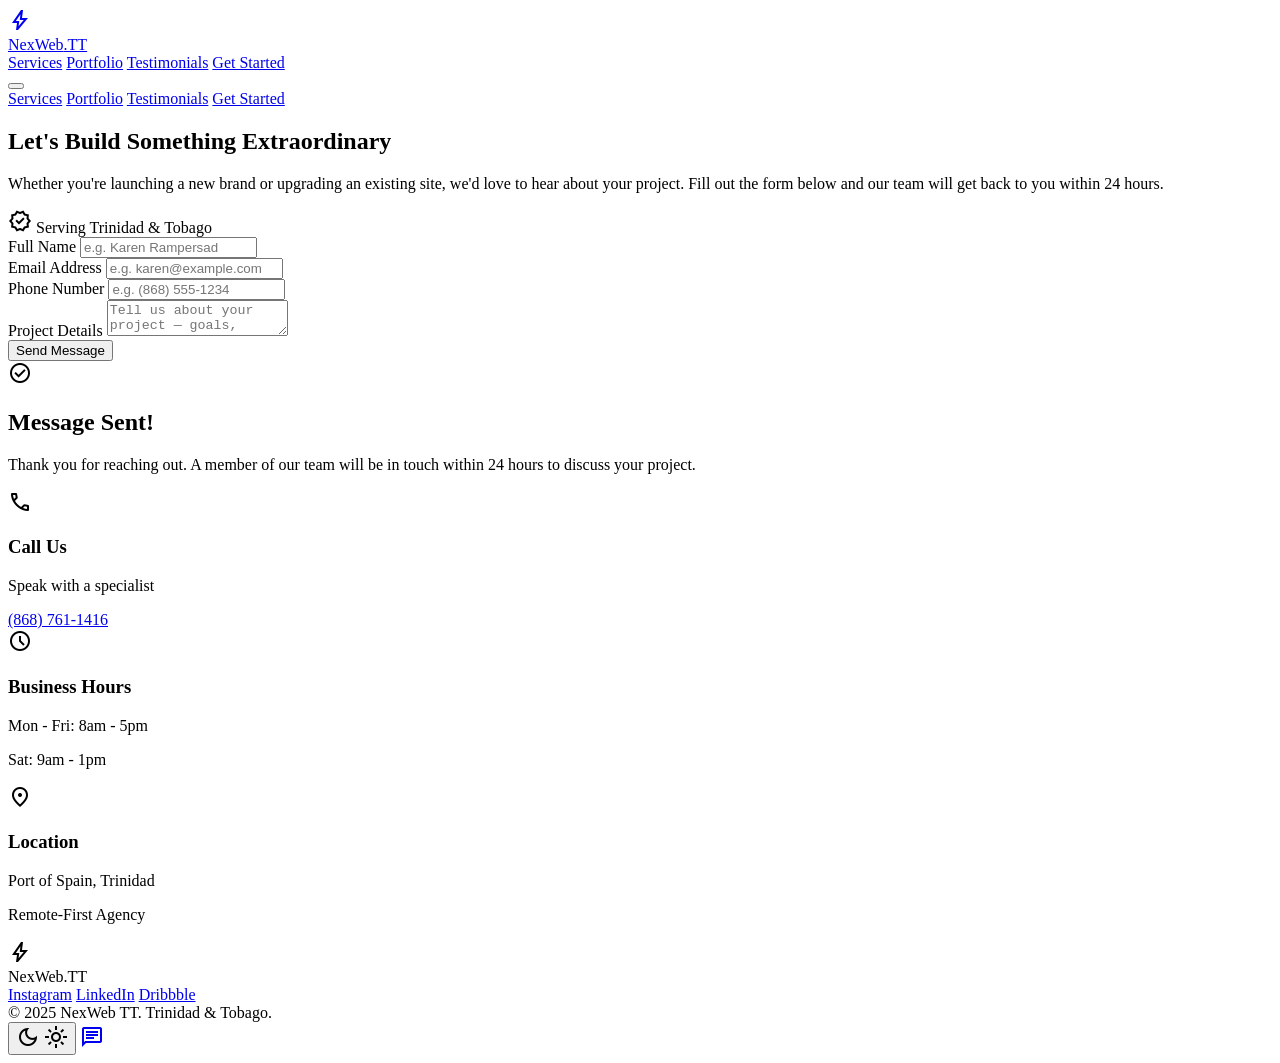
==== contact.html @ 0b614967 "Add files via upload Fixed favicon and 404 errors" ====
<!DOCTYPE html>
<html lang="en">

<head>
    <meta charset="utf-8" />
    <meta name="viewport" content="width=device-width, initial-scale=1.0" />
    <title>Contact Us — NexWeb TT</title>
    <meta name="description"
        content="Contact NexWeb TT. Get a free quote for your web design project in Trinidad & Tobago. We're here to help your business grow online." />
    <link rel="stylesheet" href="css/styles.css" />
    <link rel="stylesheet"
        href="https://fonts.googleapis.com/css2?family=Material+Symbols+Outlined:opsz,wght,FILL,GRAD@24,400,0,0" />
    <link rel="icon"
        href="data:image/svg+xml,<svg xmlns=%22http://www.w3.org/2000/svg%22 viewBox=%220 0 100 100%22><text y=%22.9em%22 font-size=%2290%22>⚡</text></svg>">
    <link rel="shortcut icon" href="favicon.ico">
</head>

<body>

    <!-- ========== NAVBAR ========== -->
    <nav class="navbar" id="navbar">
        <div class="container">
            <a href="index.html" class="nav-brand">
                <div class="icon-box">
                    <span class="material-symbols-outlined">bolt</span>
                </div>
                NexWeb<span class="accent">.TT</span>
            </a>
            <div class="nav-links">
                <a href="index.html#services">Services</a>
                <a href="index.html#portfolio">Portfolio</a>
                <a href="index.html#testimonials">Testimonials</a>
                <a href="contact.html" class="btn btn-primary active">Get Started</a>
            </div>
            <button class="hamburger" id="hamburger" aria-label="Toggle menu">
                <span></span><span></span><span></span>
            </button>
        </div>
    </nav>

    <!-- Mobile Nav -->
    <div class="mobile-nav" id="mobileNav">
        <a href="index.html#services" class="mobile-nav-link">Services</a>
        <a href="index.html#portfolio" class="mobile-nav-link">Portfolio</a>
        <a href="index.html#testimonials" class="mobile-nav-link">Testimonials</a>
        <a href="contact.html" class="btn btn-primary btn-lg">Get Started</a>
    </div>

    <main>

        <!-- ========== INTRO ========== -->
        <section class="contact-intro">
            <div class="container">
                <h1>Let's Build Something <span class="text-primary">Extraordinary</span></h1>
                <p>
                    Whether you're launching a new brand or upgrading an existing site, we'd love to hear about your
                    project. Fill out the form below and our team will get back to you within 24 hours.
                </p>
                <div class="trust-badge">
                    <span class="material-symbols-outlined">verified</span>
                    Serving Trinidad & Tobago
                </div>
            </div>
        </section>

        <!-- ========== CONTACT FORM ========== -->
        <section class="contact-form-section">
            <div class="container">
                <div class="form-wrapper">

                    <!-- The Form -->
                    <form id="contactForm" novalidate>
                        <div class="form-group">
                            <label for="name">Full Name</label>
                            <input type="text" id="name" name="name" placeholder="e.g. Karen Rampersad" required />
                        </div>
                        <div class="form-group">
                            <label for="email">Email Address</label>
                            <input type="email" id="email" name="email" placeholder="e.g. karen@example.com" required />
                        </div>
                        <div class="form-group">
                            <label for="phone">Phone Number</label>
                            <input type="tel" id="phone" name="phone" placeholder="e.g. (868) 555-1234" />
                        </div>
                        <div class="form-group">
                            <label for="details">Project Details</label>
                            <textarea id="details" name="details"
                                placeholder="Tell us about your project — goals, timeline, and any specifics…"
                                required></textarea>
                        </div>
                        <button type="submit" class="btn btn-primary btn-lg form-submit-btn">Send Message</button>
                    </form>

                    <!-- Confirmation State -->
                    <div class="form-confirmation" id="formConfirmation">
                        <div class="check-icon">
                            <span class="material-symbols-outlined">check_circle</span>
                        </div>
                        <h2>Message Sent!</h2>
                        <p>
                            Thank you for reaching out. A member of our team will be in touch within 24 hours to discuss
                            your project.
                        </p>
                    </div>

                </div>

                <!-- ========== CONTACT DETAILS ========== -->
                <div class="contact-details-grid reveal" style="margin-top: var(--space-4xl);">
                    <div class="detail-item">
                        <div class="icon"><span class="material-symbols-outlined">call</span></div>
                        <h3>Call Us</h3>
                        <p>Speak with a specialist</p>
                        <a href="tel:+18687611416">(868) 761-1416</a>
                    </div>
                    <div class="detail-item">
                        <div class="icon"><span class="material-symbols-outlined">schedule</span></div>
                        <h3>Business Hours</h3>
                        <p>Mon - Fri: 8am - 5pm</p>
                        <p>Sat: 9am - 1pm</p>
                    </div>
                    <div class="detail-item">
                        <div class="icon"><span class="material-symbols-outlined">location_on</span></div>
                        <h3>Location</h3>
                        <p>Port of Spain, Trinidad</p>
                        <p>Remote-First Agency</p>
                    </div>
                </div>

            </div>
        </section>

    </main>

    <!-- ========== FOOTER ========== -->
    <footer class="footer">
        <div class="container">
            <div class="footer-brand">
                <div class="icon-box">
                    <span class="material-symbols-outlined">bolt</span>
                </div>
                NexWeb<span class="accent text-primary">.TT</span>
            </div>
            <div class="footer-social">
                <a href="#">Instagram</a>
                <a href="#">LinkedIn</a>
                <a href="#">Dribbble</a>
            </div>
            <div class="footer-copy">
                &copy; 2025 NexWeb TT. Trinidad &amp; Tobago.
            </div>
        </div>
    </footer>

    <!-- Dark Mode Toggle -->
    <button class="dark-toggle" id="darkToggle" aria-label="Toggle dark mode">
        <span class="material-symbols-outlined icon-dark">dark_mode</span>
        <span class="material-symbols-outlined icon-light">light_mode</span>
    </button>

    <a href="https://wa.me/18687611416" class="whatsapp-btn" target="_blank" aria-label="Chat on WhatsApp">
        <span class="material-symbols-outlined">chat</span>
    </a>

    <script src="js/main.js"></script>
</body>

</html>
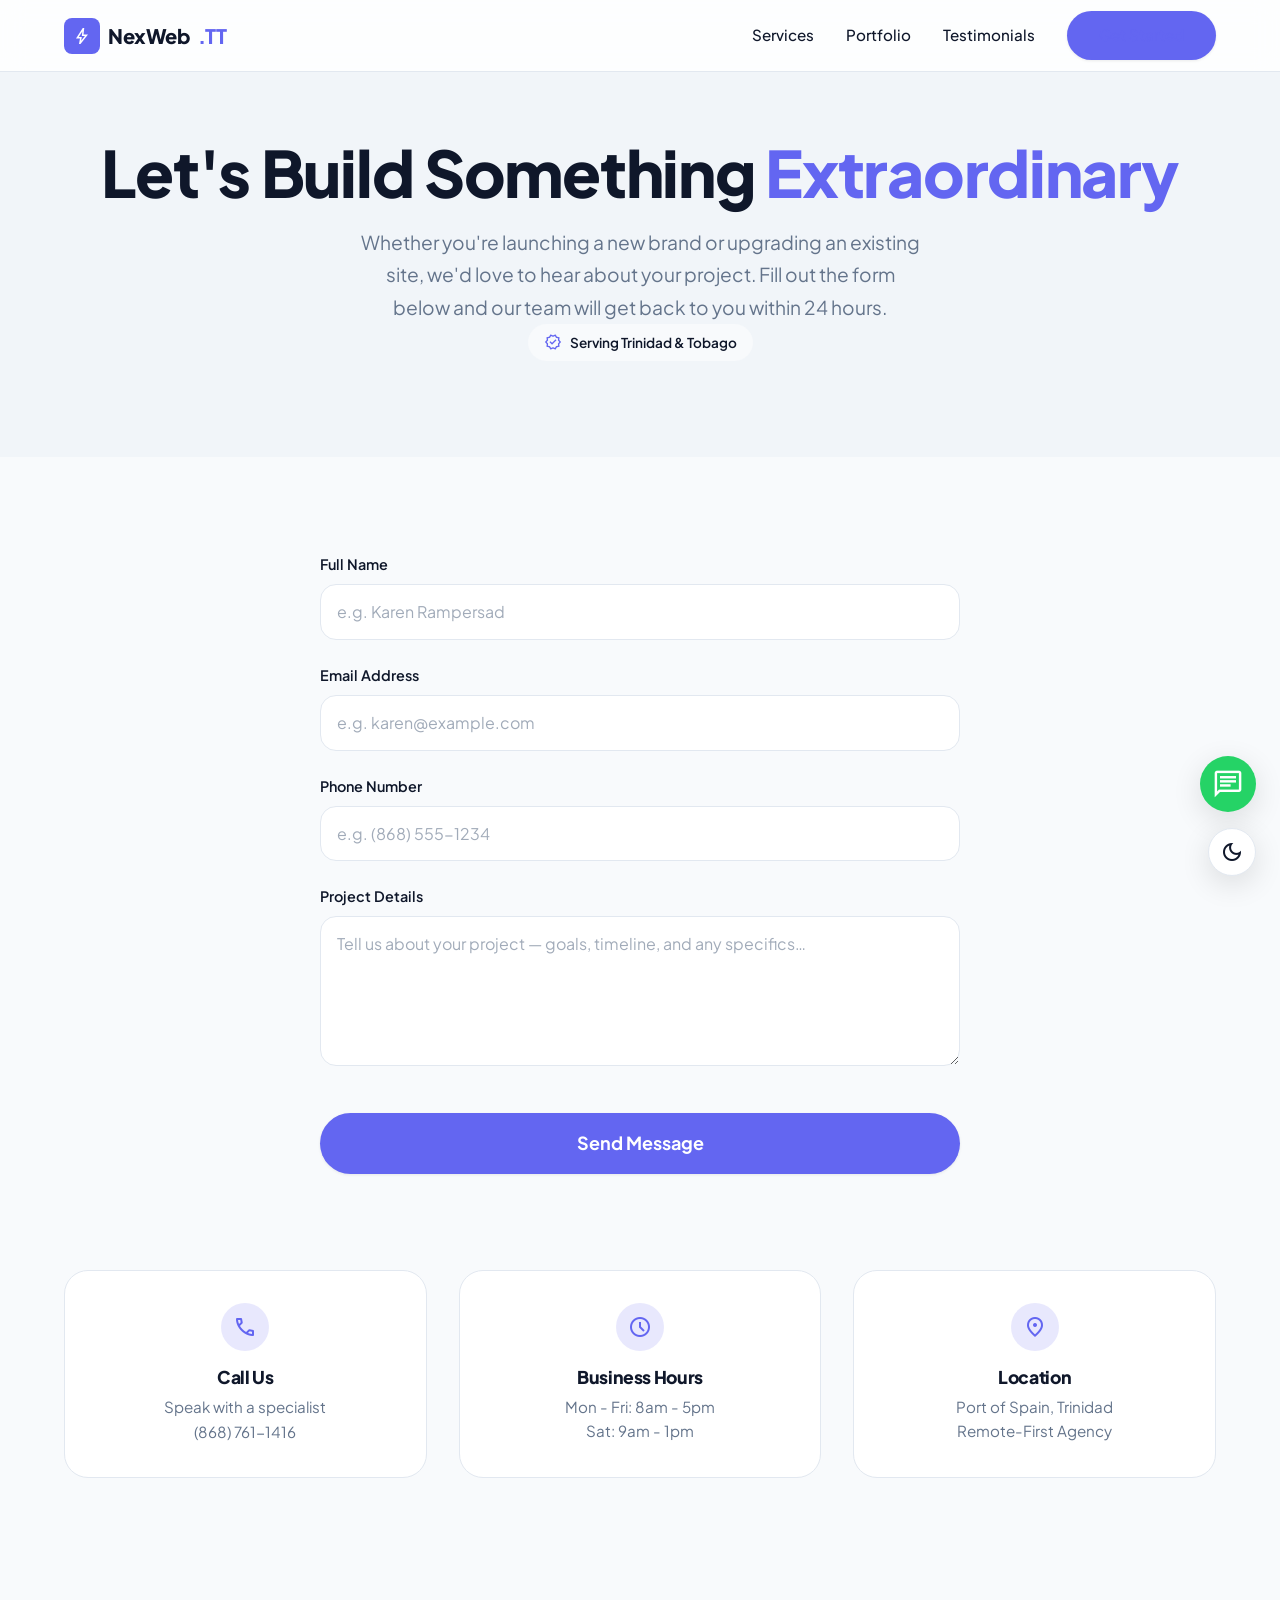
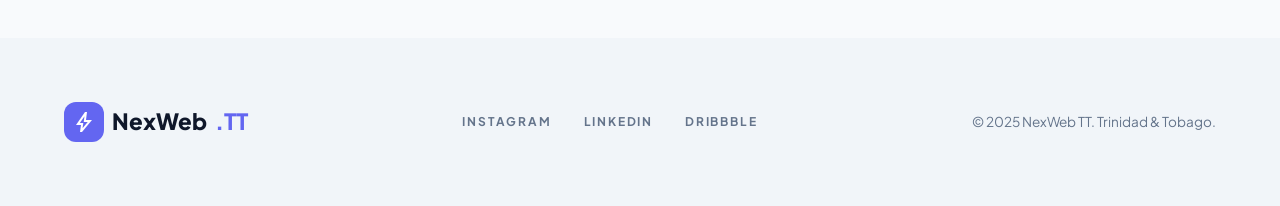
==== commit 70e57050: "Add files via upload" ====
--- a/contact.html
+++ b/contact.html
@@ -7,12 +7,10 @@
     <title>Contact Us — NexWeb TT</title>
     <meta name="description"
         content="Contact NexWeb TT. Get a free quote for your web design project in Trinidad & Tobago. We're here to help your business grow online." />
-    <link rel="stylesheet" href="css/styles.css" />
+    <link rel="stylesheet" href="styles.css">
     <link rel="stylesheet"
-        href="https://fonts.googleapis.com/css2?family=Material+Symbols+Outlined:opsz,wght,FILL,GRAD@24,400,0,0" />
-    <link rel="icon"
-        href="data:image/svg+xml,<svg xmlns=%22http://www.w3.org/2000/svg%22 viewBox=%220 0 100 100%22><text y=%22.9em%22 font-size=%2290%22>⚡</text></svg>">
-    <link rel="shortcut icon" href="favicon.ico">
+        href="https://fonts.googleapis.com/css2?family=Material+Symbols+Outlined:opsz,wght,FILL,GRAD@24,400,0,0">
+    <link rel="icon" href="favicon.ico">
 </head>
 
 <body>
@@ -162,7 +160,7 @@
         <span class="material-symbols-outlined">chat</span>
     </a>
 
-    <script src="js/main.js"></script>
+    <script src="main.js"></script>
 </body>
 
 </html>
--- a/styles.css
+++ b/styles.css
@@ -0,0 +1,1577 @@
+/* ============================================
+   NexWeb TT — Design System
+   ============================================ */
+
+/* --- Google Fonts --- */
+@import url('https://fonts.googleapis.com/css2?family=Plus+Jakarta+Sans:wght@400;500;600;700;800&family=Playfair+Display:ital,wght@1,700&display=swap');
+
+/* --- Custom Properties --- */
+:root {
+  /* Colors */
+  --color-primary: #6366f1;
+  --color-primary-dark: #4f46e5;
+  --color-primary-light: rgba(99, 102, 241, 0.15);
+  --color-accent-yellow: #fbbf24;
+  --color-bg: #f8fafc;
+  --color-bg-alt: #f1f5f9;
+  --color-surface: #ffffff;
+  --color-surface-alt: #f8fafc;
+  --color-text: #0f172a;
+  --color-text-secondary: #64748b;
+  --color-border: #e2e8f0;
+  --color-footer-bg: #f1f5f9;
+
+  /* Typography */
+  --font-display: 'Plus Jakarta Sans', system-ui, -apple-system, sans-serif;
+  --font-serif: 'Playfair Display', Georgia, serif;
+
+  /* Spacing */
+  --space-xs: 0.25rem;
+  --space-sm: 0.5rem;
+  --space-md: 1rem;
+  --space-lg: 1.5rem;
+  --space-xl: 2rem;
+  --space-2xl: 3rem;
+  --space-3xl: 4rem;
+  --space-4xl: 6rem;
+
+  /* Radii */
+  --radius-sm: 0.5rem;
+  --radius-md: 1rem;
+  --radius-lg: 1.5rem;
+  --radius-xl: 2rem;
+  --radius-full: 9999px;
+
+  /* Shadows */
+  --shadow-sm: 0 1px 3px rgba(0, 0, 0, 0.08);
+  --shadow-md: 0 4px 12px rgba(0, 0, 0, 0.1);
+  --shadow-lg: 0 8px 30px rgba(0, 0, 0, 0.12);
+  --shadow-xl: 0 20px 60px rgba(0, 0, 0, 0.15);
+  --shadow-primary: 0 8px 30px rgba(99, 102, 241, 0.3);
+
+  /* Transitions */
+  --transition-fast: 150ms ease;
+  --transition-base: 300ms ease;
+  --transition-slow: 500ms ease;
+
+  /* Container */
+  --container-max: 1200px;
+  --container-px: 1.5rem;
+
+  /* Nav height */
+  --nav-height: 72px;
+
+  /* Conversion colors */
+  --color-whatsapp: #25d366;
+}
+
+/* --- Dark Mode --- */
+html.dark {
+  --color-bg: #0f172a;
+  --color-bg-alt: #1e293b;
+  --color-surface: #1e293b;
+  --color-surface-alt: #0f172a;
+  --color-text: #f1f5f9;
+  --color-text-secondary: #94a3b8;
+  --color-border: #334155;
+  --color-footer-bg: #0f172a;
+}
+
+/* --- Reset --- */
+*,
+*::before,
+*::after {
+  box-sizing: border-box;
+  margin: 0;
+  padding: 0;
+}
+
+html {
+  scroll-behavior: smooth;
+  -webkit-text-size-adjust: 100%;
+}
+
+body {
+  font-family: var(--font-display);
+  font-size: 1rem;
+  line-height: 1.6;
+  color: var(--color-text);
+  background-color: var(--color-bg);
+  transition: background-color var(--transition-base), color var(--transition-base);
+  -webkit-font-smoothing: antialiased;
+  -moz-osx-font-smoothing: grayscale;
+  overflow-x: hidden;
+}
+
+img {
+  max-width: 100%;
+  height: auto;
+  display: block;
+}
+
+a {
+  color: inherit;
+  text-decoration: none;
+}
+
+ul,
+ol {
+  list-style: none;
+}
+
+button,
+input,
+textarea,
+select {
+  font: inherit;
+  color: inherit;
+  border: none;
+  outline: none;
+  background: none;
+}
+
+button {
+  cursor: pointer;
+}
+
+/* --- Typography --- */
+h1,
+h2,
+h3,
+h4,
+h5,
+h6 {
+  font-weight: 800;
+  line-height: 1.15;
+  letter-spacing: -0.02em;
+}
+
+h1 {
+  font-size: clamp(2.5rem, 5vw, 4rem);
+}
+
+h2 {
+  font-size: clamp(2rem, 4vw, 3.5rem);
+}
+
+h3 {
+  font-size: clamp(1.25rem, 2vw, 1.75rem);
+}
+
+.font-serif-italic {
+  font-family: var(--font-serif);
+  font-style: italic;
+  font-weight: 700;
+}
+
+.text-primary {
+  color: var(--color-primary);
+}
+
+.text-secondary {
+  color: var(--color-text-secondary);
+}
+
+.text-stroke-primary {
+  -webkit-text-stroke: 1.5px var(--color-primary);
+  color: transparent;
+}
+
+/* --- Layout --- */
+.container {
+  width: 100%;
+  max-width: var(--container-max);
+  margin-inline: auto;
+  padding-inline: var(--container-px);
+}
+
+.section {
+  padding-block: var(--space-4xl);
+}
+
+.split {
+  display: flex;
+  flex-direction: column;
+}
+
+.split>* {
+  width: 100%;
+}
+
+@media (min-width: 768px) {
+  .split {
+    flex-direction: row;
+  }
+
+  .split>* {
+    width: 50%;
+  }
+
+  .split.reverse {
+    flex-direction: row-reverse;
+  }
+}
+
+/* --- Navbar --- */
+.navbar {
+  position: fixed;
+  top: 0;
+  left: 0;
+  right: 0;
+  z-index: 100;
+  height: var(--nav-height);
+  background: rgba(255, 255, 255, 0.85);
+  backdrop-filter: blur(12px);
+  -webkit-backdrop-filter: blur(12px);
+  border-bottom: 1px solid var(--color-border);
+  transition: background var(--transition-base), border-color var(--transition-base);
+}
+
+html.dark .navbar {
+  background: rgba(15, 23, 42, 0.85);
+}
+
+.navbar .container {
+  display: flex;
+  align-items: center;
+  justify-content: space-between;
+  height: 100%;
+}
+
+.nav-brand {
+  display: flex;
+  align-items: center;
+  gap: var(--space-sm);
+  font-weight: 800;
+  font-size: 1.25rem;
+  letter-spacing: -0.02em;
+}
+
+.nav-brand .icon-box {
+  width: 36px;
+  height: 36px;
+  background: var(--color-primary);
+  border-radius: var(--radius-sm);
+  display: flex;
+  align-items: center;
+  justify-content: center;
+  color: #fff;
+}
+
+.nav-brand .icon-box .material-symbols-outlined {
+  font-size: 20px;
+}
+
+.nav-brand .accent {
+  color: var(--color-primary);
+}
+
+.nav-links {
+  display: none;
+  align-items: center;
+  gap: var(--space-xl);
+}
+
+.nav-links a {
+  font-weight: 500;
+  font-size: 0.95rem;
+  transition: color var(--transition-fast);
+}
+
+.nav-links a:hover,
+.nav-links a.active {
+  color: var(--color-primary);
+}
+
+@media (min-width: 768px) {
+  .nav-links {
+    display: flex;
+  }
+
+  .hamburger {
+    display: none !important;
+  }
+}
+
+/* Hamburger */
+.hamburger {
+  display: flex;
+  flex-direction: column;
+  gap: 5px;
+  width: 28px;
+  cursor: pointer;
+  z-index: 110;
+}
+
+.hamburger span {
+  display: block;
+  width: 100%;
+  height: 2.5px;
+  background: var(--color-text);
+  border-radius: 2px;
+  transition: transform var(--transition-base), opacity var(--transition-fast);
+}
+
+.hamburger.open span:nth-child(1) {
+  transform: translateY(7.5px) rotate(45deg);
+}
+
+.hamburger.open span:nth-child(2) {
+  opacity: 0;
+}
+
+.hamburger.open span:nth-child(3) {
+  transform: translateY(-7.5px) rotate(-45deg);
+}
+
+/* Mobile Nav */
+.mobile-nav {
+  position: fixed;
+  inset: 0;
+  z-index: 105;
+  background: var(--color-surface);
+  display: flex;
+  flex-direction: column;
+  align-items: center;
+  justify-content: center;
+  gap: var(--space-xl);
+  transform: translateX(100%);
+  transition: transform var(--transition-base);
+}
+
+.mobile-nav.open {
+  transform: translateX(0);
+}
+
+.mobile-nav a {
+  font-size: 1.5rem;
+  font-weight: 700;
+  transition: color var(--transition-fast);
+}
+
+.mobile-nav a:hover {
+  color: var(--color-primary);
+}
+
+/* --- Buttons --- */
+.btn {
+  display: inline-flex;
+  align-items: center;
+  justify-content: center;
+  gap: var(--space-sm);
+  padding: 0.75rem 2rem;
+  font-weight: 700;
+  font-size: 1rem;
+  border-radius: var(--radius-full);
+  transition: all var(--transition-base);
+  white-space: nowrap;
+}
+
+.btn-primary {
+  background: var(--color-primary);
+  color: #fff;
+  box-shadow: var(--shadow-sm);
+}
+
+.btn-primary:hover {
+  background: var(--color-primary-dark);
+  box-shadow: var(--shadow-primary);
+  transform: translateY(-2px);
+}
+
+.btn-white {
+  background: #fff;
+  color: var(--color-primary);
+  box-shadow: var(--shadow-lg);
+}
+
+.btn-white:hover {
+  background: #f1f5f9;
+  transform: translateY(-2px);
+}
+
+.btn-outline {
+  border: 2px solid rgba(255, 255, 255, 0.5);
+  color: #fff;
+}
+
+.btn-outline:hover {
+  background: rgba(255, 255, 255, 0.1);
+}
+
+.btn-lg {
+  padding: 1rem 2.5rem;
+  font-size: 1.125rem;
+}
+
+/* --- Hero --- */
+.hero {
+  padding-top: var(--nav-height);
+}
+
+.hero .split {
+  min-height: 600px;
+}
+
+.hero-content {
+  padding: var(--space-2xl);
+  display: flex;
+  flex-direction: column;
+  justify-content: center;
+  background: var(--color-surface-alt);
+}
+
+@media (min-width: 768px) {
+  .hero-content {
+    padding: var(--space-4xl);
+  }
+}
+
+.hero-label {
+  color: var(--color-primary);
+  font-weight: 700;
+  font-size: 0.8rem;
+  letter-spacing: 0.15em;
+  text-transform: uppercase;
+  margin-bottom: var(--space-md);
+}
+
+.hero h1 {
+  margin-bottom: var(--space-lg);
+}
+
+.hero-subtitle {
+  font-size: 1.125rem;
+  color: var(--color-text-secondary);
+  margin-bottom: var(--space-xl);
+  max-width: 480px;
+  line-height: 1.7;
+}
+
+.hero-badge {
+  display: inline-flex;
+  align-items: center;
+  gap: var(--space-md);
+  cursor: pointer;
+}
+
+.hero-badge .icon-circle {
+  width: 48px;
+  height: 48px;
+  border-radius: 50%;
+  border: 1.5px solid var(--color-primary);
+  display: flex;
+  align-items: center;
+  justify-content: center;
+  transition: background var(--transition-base);
+}
+
+.hero-badge .icon-circle .material-symbols-outlined {
+  color: var(--color-primary);
+  transition: color var(--transition-base);
+}
+
+.hero-badge:hover .icon-circle {
+  background: var(--color-primary);
+}
+
+.hero-badge:hover .icon-circle .material-symbols-outlined {
+  color: #fff;
+}
+
+.hero-badge span:last-child {
+  font-weight: 700;
+}
+
+.hero-image {
+  position: relative;
+  min-height: 350px;
+  overflow: hidden;
+}
+
+.hero-image img {
+  position: absolute;
+  inset: 0;
+  width: 100%;
+  height: 100%;
+  object-fit: cover;
+}
+
+.hero-image .overlay {
+  position: absolute;
+  inset: 0;
+  background: rgba(99, 102, 241, 0.08);
+  mix-blend-mode: multiply;
+}
+
+/* --- Services (Split Sections) --- */
+.services-block .split {
+  min-height: 550px;
+}
+
+.services-content {
+  padding: var(--space-2xl);
+  display: flex;
+  flex-direction: column;
+  justify-content: center;
+  background: var(--color-surface);
+}
+
+@media (min-width: 768px) {
+  .services-content {
+    padding: var(--space-4xl);
+  }
+}
+
+.services-content .label {
+  color: var(--color-primary);
+  font-weight: 700;
+  font-size: 0.8rem;
+  letter-spacing: 0.15em;
+  text-transform: uppercase;
+  margin-bottom: var(--space-md);
+}
+
+.services-content h2 {
+  margin-bottom: var(--space-lg);
+}
+
+.services-content p {
+  font-size: 1.125rem;
+  color: var(--color-text-secondary);
+  margin-bottom: var(--space-xl);
+  max-width: 480px;
+  line-height: 1.7;
+}
+
+.feature-grid {
+  display: grid;
+  grid-template-columns: 1fr 1fr;
+  gap: var(--space-lg);
+}
+
+.feature-item {
+  display: flex;
+  align-items: center;
+  gap: var(--space-sm);
+  font-weight: 500;
+}
+
+.feature-item .material-symbols-outlined {
+  color: var(--color-primary);
+  font-size: 22px;
+}
+
+.services-image {
+  position: relative;
+  min-height: 350px;
+  overflow: hidden;
+}
+
+.services-image img {
+  position: absolute;
+  inset: 0;
+  width: 100%;
+  height: 100%;
+  object-fit: cover;
+}
+
+.services-image .overlay {
+  position: absolute;
+  inset: 0;
+}
+
+/* --- Benefits Section --- */
+.benefits {
+  background: var(--color-bg-alt);
+}
+
+.benefits-header {
+  display: flex;
+  flex-direction: column;
+  gap: var(--space-xl);
+  margin-bottom: var(--space-3xl);
+}
+
+@media (min-width: 768px) {
+  .benefits-header {
+    flex-direction: row;
+    align-items: flex-end;
+    justify-content: space-between;
+  }
+}
+
+.benefits-header .text {
+  max-width: 640px;
+}
+
+.benefits-header h2 {
+  margin-bottom: var(--space-lg);
+}
+
+.benefits-header p {
+  font-size: 1.2rem;
+  color: var(--color-text-secondary);
+  line-height: 1.7;
+}
+
+.stats-row {
+  display: flex;
+  gap: var(--space-md);
+  flex-shrink: 0;
+}
+
+.stat-card {
+  text-align: center;
+  padding: var(--space-md) var(--space-lg);
+  background: var(--color-surface);
+  border-radius: var(--radius-lg);
+  box-shadow: var(--shadow-sm);
+}
+
+.stat-card .number {
+  font-size: 1.75rem;
+  font-weight: 800;
+  color: var(--color-primary);
+}
+
+.stat-card .label {
+  font-size: 0.7rem;
+  font-weight: 700;
+  text-transform: uppercase;
+  letter-spacing: 0.1em;
+  color: var(--color-text-secondary);
+  margin-top: var(--space-xs);
+}
+
+/* --- Portfolio / Marquee --- */
+.marquee {
+  display: flex;
+  overflow: hidden;
+  user-select: none;
+  gap: var(--space-xl);
+  margin-bottom: var(--space-xl);
+}
+
+.marquee-track {
+  flex-shrink: 0;
+  display: flex;
+  gap: var(--space-xl);
+  min-width: 100%;
+  animation: marquee-scroll 40s linear infinite;
+}
+
+.marquee.reverse .marquee-track {
+  animation-direction: reverse;
+}
+
+@keyframes marquee-scroll {
+  from {
+    transform: translateX(0);
+  }
+
+  to {
+    transform: translateX(calc(-100% - var(--space-xl)));
+  }
+}
+
+.portfolio-card {
+  flex: 0 0 320px;
+  cursor: pointer;
+}
+
+@media (min-width: 768px) {
+  .portfolio-card {
+    flex: 0 0 420px;
+  }
+}
+
+.portfolio-card .thumb {
+  position: relative;
+  aspect-ratio: 4 / 3;
+  border-radius: var(--radius-xl);
+  overflow: hidden;
+  margin-bottom: var(--space-md);
+  background: var(--color-bg-alt);
+}
+
+.portfolio-card .thumb img {
+  width: 100%;
+  height: 100%;
+  object-fit: cover;
+  transition: transform 0.7s ease;
+}
+
+.portfolio-card:hover .thumb img {
+  transform: scale(1.1);
+}
+
+.portfolio-card .badge {
+  position: absolute;
+  top: var(--space-md);
+  left: var(--space-md);
+  background: rgba(255, 255, 255, 0.92);
+  backdrop-filter: blur(8px);
+  padding: 0.375rem 1rem;
+  border-radius: var(--radius-full);
+  font-size: 0.7rem;
+  font-weight: 700;
+  text-transform: uppercase;
+  letter-spacing: 0.12em;
+  box-shadow: var(--shadow-md);
+}
+
+html.dark .portfolio-card .badge {
+  background: rgba(0, 0, 0, 0.85);
+}
+
+.portfolio-card h3 {
+  transition: color var(--transition-fast);
+}
+
+.portfolio-card:hover h3 {
+  color: var(--color-primary);
+}
+
+.portfolio-card .subtitle {
+  color: var(--color-text-secondary);
+  font-size: 0.95rem;
+}
+
+/* --- Testimonials --- */
+.testimonials {
+  background: var(--color-bg);
+}
+
+.testimonials-header {
+  text-align: center;
+  margin-bottom: var(--space-3xl);
+}
+
+.testimonials-header h2 {
+  margin-bottom: var(--space-md);
+}
+
+.testimonials-header p {
+  color: var(--color-text-secondary);
+  font-size: 1.125rem;
+  max-width: 520px;
+  margin-inline: auto;
+}
+
+.testimonials-grid {
+  display: grid;
+  grid-template-columns: 1fr;
+  gap: var(--space-xl);
+}
+
+@media (min-width: 768px) {
+  .testimonials-grid {
+    grid-template-columns: repeat(3, 1fr);
+  }
+}
+
+.testimonial-card {
+  background: var(--color-surface);
+  border: 1px solid var(--color-border);
+  border-radius: var(--radius-lg);
+  padding: var(--space-xl);
+  transition: transform var(--transition-base), box-shadow var(--transition-base);
+}
+
+.testimonial-card:hover {
+  transform: translateY(-4px);
+  box-shadow: var(--shadow-lg);
+}
+
+.testimonial-stars {
+  color: var(--color-accent-yellow);
+  font-size: 1.25rem;
+  margin-bottom: var(--space-md);
+  letter-spacing: 2px;
+}
+
+.testimonial-card blockquote {
+  font-size: 1rem;
+  line-height: 1.7;
+  color: var(--color-text-secondary);
+  margin-bottom: var(--space-lg);
+  font-style: italic;
+}
+
+.testimonial-author {
+  display: flex;
+  align-items: center;
+  gap: var(--space-md);
+}
+
+.testimonial-avatar {
+  width: 52px;
+  height: 52px;
+  border-radius: 50%;
+  background: linear-gradient(135deg, var(--color-primary), #a78bfa);
+  display: flex;
+  align-items: center;
+  justify-content: center;
+  font-weight: 800;
+  color: #fff;
+  font-size: 1.1rem;
+  position: relative;
+  flex-shrink: 0;
+  cursor: pointer;
+  transition: transform 0.4s cubic-bezier(0.34, 1.56, 0.64, 1),
+    box-shadow 0.4s ease;
+  animation: avatar-float 3s ease-in-out infinite;
+  box-shadow: 0 0 0 0 rgba(99, 102, 241, 0);
+}
+
+/* Pulsing ring */
+.testimonial-avatar::before {
+  content: '';
+  position: absolute;
+  inset: -4px;
+  border-radius: 50%;
+  border: 2px solid var(--color-primary);
+  opacity: 0;
+  animation: avatar-pulse 2.5s ease-out infinite;
+}
+
+/* Accent dot */
+.testimonial-avatar::after {
+  content: '';
+  position: absolute;
+  bottom: 1px;
+  right: 1px;
+  width: 12px;
+  height: 12px;
+  border-radius: 50%;
+  background: var(--color-accent-yellow);
+  border: 2px solid var(--color-surface);
+  transform: scale(0);
+  animation: avatar-dot-pop 0.5s 0.8s cubic-bezier(0.34, 1.56, 0.64, 1) forwards;
+}
+
+.testimonial-avatar:hover {
+  transform: scale(1.15) rotate(-5deg);
+  box-shadow: 0 0 20px rgba(99, 102, 241, 0.4);
+}
+
+.testimonial-avatar:hover::before {
+  animation: avatar-pulse-fast 1s ease-out infinite;
+}
+
+/* Staggered entrance for testimonial cards */
+.testimonial-card {
+  opacity: 0;
+  transform: translateY(30px) scale(0.95);
+}
+
+.testimonial-card.visible {
+  animation: testimonial-entrance 0.7s cubic-bezier(0.34, 1.56, 0.64, 1) forwards;
+}
+
+.testimonial-card:nth-child(1).visible {
+  animation-delay: 0s;
+}
+
+.testimonial-card:nth-child(2).visible {
+  animation-delay: 0.15s;
+}
+
+.testimonial-card:nth-child(3).visible {
+  animation-delay: 0.3s;
+}
+
+/* Staggered avatar pulse delays */
+.testimonial-card:nth-child(1) .testimonial-avatar {
+  animation-delay: 0s;
+}
+
+.testimonial-card:nth-child(1) .testimonial-avatar::before {
+  animation-delay: 0s;
+}
+
+.testimonial-card:nth-child(2) .testimonial-avatar {
+  animation-delay: 0.8s;
+}
+
+.testimonial-card:nth-child(2) .testimonial-avatar::before {
+  animation-delay: 0.8s;
+}
+
+.testimonial-card:nth-child(3) .testimonial-avatar {
+  animation-delay: 1.6s;
+}
+
+.testimonial-card:nth-child(3) .testimonial-avatar::before {
+  animation-delay: 1.6s;
+}
+
+/* Different gradient for each avatar */
+.testimonial-card:nth-child(2) .testimonial-avatar {
+  background: linear-gradient(135deg, #6366f1, #ec4899);
+}
+
+.testimonial-card:nth-child(3) .testimonial-avatar {
+  background: linear-gradient(135deg, #6366f1, #06b6d4);
+}
+
+/* Keyframes */
+@keyframes avatar-float {
+
+  0%,
+  100% {
+    transform: translateY(0);
+  }
+
+  50% {
+    transform: translateY(-3px);
+  }
+}
+
+@keyframes avatar-pulse {
+  0% {
+    opacity: 0.6;
+    transform: scale(1);
+  }
+
+  100% {
+    opacity: 0;
+    transform: scale(1.5);
+  }
+}
+
+@keyframes avatar-pulse-fast {
+  0% {
+    opacity: 0.8;
+    transform: scale(1);
+  }
+
+  100% {
+    opacity: 0;
+    transform: scale(1.6);
+  }
+}
+
+@keyframes avatar-dot-pop {
+  from {
+    transform: scale(0);
+  }
+
+  to {
+    transform: scale(1);
+  }
+}
+
+@keyframes testimonial-entrance {
+  from {
+    opacity: 0;
+    transform: translateY(30px) scale(0.95);
+  }
+
+  to {
+    opacity: 1;
+    transform: translateY(0) scale(1);
+  }
+}
+
+.testimonial-meta .name {
+  font-weight: 700;
+  font-size: 0.95rem;
+}
+
+.testimonial-meta .role {
+  font-size: 0.8rem;
+  color: var(--color-text-secondary);
+}
+
+/* --- CTA Section --- */
+.cta-section {
+  background: var(--color-primary);
+  color: #fff;
+  overflow: hidden;
+}
+
+.cta-section .split {
+  min-height: 450px;
+}
+
+.cta-content {
+  padding: var(--space-2xl);
+  display: flex;
+  flex-direction: column;
+  justify-content: center;
+}
+
+@media (min-width: 768px) {
+  .cta-content {
+    padding: var(--space-4xl);
+  }
+}
+
+.cta-content h2 {
+  margin-bottom: var(--space-xl);
+  line-height: 1.2;
+}
+
+.cta-content .underline-accent {
+  text-decoration: underline;
+  text-decoration-color: var(--color-accent-yellow);
+  text-underline-offset: 6px;
+  text-decoration-thickness: 3px;
+}
+
+.cta-features {
+  display: flex;
+  flex-direction: column;
+  gap: var(--space-lg);
+  margin-bottom: var(--space-2xl);
+}
+
+.cta-feature {
+  display: flex;
+  align-items: center;
+  gap: var(--space-md);
+  font-size: 1.125rem;
+  font-weight: 500;
+}
+
+.cta-feature .icon-box {
+  background: rgba(255, 255, 255, 0.2);
+  padding: var(--space-sm);
+  border-radius: var(--radius-sm);
+  display: flex;
+  align-items: center;
+  justify-content: center;
+}
+
+.cta-buttons {
+  display: flex;
+  flex-wrap: wrap;
+  gap: var(--space-md);
+}
+
+.cta-image {
+  position: relative;
+  background: #4338ca;
+  min-height: 350px;
+}
+
+.cta-image img {
+  position: absolute;
+  inset: 0;
+  width: 100%;
+  height: 100%;
+  object-fit: cover;
+  opacity: 0.5;
+  filter: grayscale(100%);
+  transition: filter 0.7s ease, opacity 0.7s ease;
+}
+
+.cta-image:hover img {
+  filter: grayscale(0%);
+  opacity: 0.75;
+}
+
+.cta-image .gradient-overlay {
+  position: absolute;
+  inset: 0;
+  background: linear-gradient(to right, var(--color-primary), transparent);
+}
+
+/* --- Footer --- */
+.footer {
+  background: var(--color-footer-bg);
+  padding-block: var(--space-3xl);
+  transition: background var(--transition-base);
+}
+
+.footer .container {
+  display: flex;
+  flex-direction: column;
+  align-items: center;
+  gap: var(--space-xl);
+  text-align: center;
+}
+
+@media (min-width: 768px) {
+  .footer .container {
+    flex-direction: row;
+    justify-content: space-between;
+    text-align: left;
+  }
+}
+
+.footer-brand {
+  display: flex;
+  align-items: center;
+  gap: var(--space-sm);
+  font-weight: 800;
+  font-size: 1.4rem;
+}
+
+.footer-brand .icon-box {
+  width: 40px;
+  height: 40px;
+  background: var(--color-primary);
+  border-radius: 0.75rem;
+  display: flex;
+  align-items: center;
+  justify-content: center;
+  color: #fff;
+}
+
+.footer-social {
+  display: flex;
+  gap: var(--space-xl);
+}
+
+.footer-social a {
+  font-size: 0.75rem;
+  font-weight: 700;
+  text-transform: uppercase;
+  letter-spacing: 0.15em;
+  color: var(--color-text-secondary);
+  transition: color var(--transition-fast);
+}
+
+.footer-social a:hover {
+  color: var(--color-primary);
+}
+
+.footer-copy {
+  font-size: 0.85rem;
+  color: var(--color-text-secondary);
+}
+
+/* --- Dark Mode Toggle --- */
+.dark-toggle {
+  position: fixed;
+  bottom: var(--space-lg);
+  right: var(--space-lg);
+  width: 48px;
+  height: 48px;
+  background: var(--color-surface);
+  border: 1px solid var(--color-border);
+  border-radius: 50%;
+  display: flex;
+  align-items: center;
+  justify-content: center;
+  box-shadow: var(--shadow-lg);
+  z-index: 200;
+  transition: background var(--transition-base), border-color var(--transition-base);
+}
+
+.dark-toggle:hover {
+  transform: scale(1.1);
+}
+
+.dark-toggle .icon-light,
+.dark-toggle .icon-dark {
+  position: absolute;
+  transition: opacity var(--transition-fast);
+}
+
+.dark-toggle .icon-dark {
+  opacity: 1;
+}
+
+.dark-toggle .icon-light {
+  opacity: 0;
+}
+
+html.dark .dark-toggle .icon-dark {
+  opacity: 0;
+}
+
+html.dark .dark-toggle .icon-light {
+  opacity: 1;
+  color: var(--color-accent-yellow);
+}
+
+/* ============================================
+   Contact Page Specific
+   ============================================ */
+
+.contact-intro {
+  padding-top: calc(var(--nav-height) + var(--space-3xl));
+  padding-bottom: var(--space-3xl);
+  text-align: center;
+  background: var(--color-bg-alt);
+}
+
+.contact-intro h1 {
+  margin-bottom: var(--space-md);
+}
+
+.contact-intro p {
+  font-size: 1.2rem;
+  color: var(--color-text-secondary);
+  max-width: 560px;
+  margin-inline: auto;
+  line-height: 1.7;
+}
+
+/* Form */
+.contact-form-section {
+  padding-block: var(--space-4xl);
+}
+
+.form-wrapper {
+  max-width: 640px;
+  margin-inline: auto;
+}
+
+.form-group {
+  margin-bottom: var(--space-lg);
+}
+
+.form-group label {
+  display: block;
+  font-weight: 600;
+  font-size: 0.9rem;
+  margin-bottom: var(--space-sm);
+}
+
+.form-group input,
+.form-group textarea {
+  width: 100%;
+  padding: 0.875rem var(--space-md);
+  background: var(--color-surface);
+  border: 1.5px solid var(--color-border);
+  border-radius: var(--radius-md);
+  font-size: 1rem;
+  transition: border-color var(--transition-fast), box-shadow var(--transition-fast);
+}
+
+.form-group input:focus,
+.form-group textarea:focus {
+  border-color: var(--color-primary);
+  box-shadow: 0 0 0 3px var(--color-primary-light);
+}
+
+.form-group textarea {
+  min-height: 150px;
+  resize: vertical;
+}
+
+.form-group input::placeholder,
+.form-group textarea::placeholder {
+  color: var(--color-text-secondary);
+  opacity: 0.6;
+}
+
+.form-submit-btn {
+  width: 100%;
+  margin-top: var(--space-md);
+}
+
+/* Confirmation */
+.form-confirmation {
+  display: none;
+  text-align: center;
+  padding: var(--space-3xl) var(--space-xl);
+}
+
+.form-confirmation.show {
+  display: block;
+}
+
+.form-confirmation .check-icon {
+  width: 72px;
+  height: 72px;
+  margin: 0 auto var(--space-xl);
+  background: var(--color-primary-light);
+  border-radius: 50%;
+  display: flex;
+  align-items: center;
+  justify-content: center;
+}
+
+.form-confirmation .check-icon .material-symbols-outlined {
+  font-size: 36px;
+  color: var(--color-primary);
+}
+
+.form-confirmation h2 {
+  font-size: 1.75rem;
+  margin-bottom: var(--space-md);
+}
+
+.form-confirmation p {
+  color: var(--color-text-secondary);
+  font-size: 1.1rem;
+  max-width: 440px;
+  margin-inline: auto;
+  line-height: 1.7;
+}
+
+/* --- Utility --- */
+.sr-only {
+  position: absolute;
+  width: 1px;
+  height: 1px;
+  padding: 0;
+  margin: -1px;
+  overflow: hidden;
+  clip: rect(0, 0, 0, 0);
+  border: 0;
+}
+
+/* Fade-in animation for scroll reveal */
+.reveal {
+  opacity: 0;
+  transform: translateY(24px);
+  transition: opacity 0.6s ease, transform 0.6s ease;
+}
+
+.reveal.visible {
+  opacity: 1;
+  transform: translateY(0);
+}
+/* --- Conversion Features --- */
+
+/* Floating WhatsApp */
+.whatsapp-btn {
+  position: fixed;
+  bottom: calc(var(--space-lg) + 64px);
+  right: var(--space-lg);
+  width: 56px;
+  height: 56px;
+  background: var(--color-whatsapp);
+  color: #fff;
+  border-radius: 50%;
+  display: flex;
+  align-items: center;
+  justify-content: center;
+  box-shadow: var(--shadow-lg);
+  z-index: 190;
+  transition: all var(--transition-base);
+}
+
+.whatsapp-btn:hover {
+  transform: scale(1.1) rotate(12deg);
+  box-shadow: 0 12px 24px rgba(37, 211, 102, 0.3);
+}
+
+.whatsapp-btn .material-symbols-outlined {
+  font-size: 32px;
+}
+
+/* Sticky Mobile CTA */
+.sticky-mobile-cta {
+  position: fixed;
+  bottom: 0;
+  left: 0;
+  right: 0;
+  padding: var(--space-sm) var(--space-md);
+  background: var(--color-surface);
+  border-top: 1px solid var(--color-border);
+  display: flex;
+  z-index: 180;
+  box-shadow: 0 -4px 20px rgba(0, 0, 0, 0.05);
+}
+
+@media (min-width: 768px) {
+  .sticky-mobile-cta {
+    display: none;
+  }
+}
+
+.sticky-mobile-cta .btn {
+  width: 100%;
+}
+
+/* How It Works Section */
+.how-it-works {
+  background: var(--color-surface);
+}
+
+.step-grid {
+  display: grid;
+  grid-template-columns: 1fr;
+  gap: var(--space-2xl);
+  margin-top: var(--space-3xl);
+}
+
+@media (min-width: 1024px) {
+  .step-grid {
+    grid-template-columns: repeat(3, 1fr);
+  }
+}
+
+.step-card {
+  text-align: center;
+  position: relative;
+}
+
+.step-number {
+  width: 80px;
+  height: 80px;
+  background: var(--color-primary-light);
+  color: var(--color-primary);
+  font-weight: 800;
+  font-size: 1.5rem;
+  border-radius: 2rem;
+  display: flex;
+  align-items: center;
+  justify-content: center;
+  margin: 0 auto var(--space-lg);
+}
+
+.step-card h3 {
+  margin-bottom: var(--space-md);
+}
+
+.step-card p {
+  color: var(--color-text-secondary);
+}
+
+/* Case Study Section */
+.case-study {
+  background: var(--color-bg-alt);
+}
+
+.case-study-featured {
+  background: var(--color-surface);
+  border-radius: var(--radius-xl);
+  overflow: hidden;
+  display: flex;
+  flex-direction: column;
+  box-shadow: var(--shadow-xl);
+}
+
+@media (min-width: 1024px) {
+  .case-study-featured {
+    flex-direction: row;
+  }
+}
+
+.cs-image {
+  flex: 1;
+  min-height: 300px;
+  position: relative;
+}
+
+.cs-image img {
+  width: 100%;
+  height: 100%;
+  object-fit: cover;
+}
+
+.cs-content {
+  flex: 1;
+  padding: var(--space-2xl);
+  display: flex;
+  flex-direction: column;
+  justify-content: center;
+}
+
+@media (min-width: 768px) {
+  .cs-content {
+    padding: var(--space-4xl);
+  }
+}
+
+.cs-tag {
+  color: var(--color-primary);
+  font-weight: 700;
+  text-transform: uppercase;
+  letter-spacing: 0.1em;
+  font-size: 0.8rem;
+  margin-bottom: var(--space-md);
+}
+
+.cs-content h3 {
+  font-size: 2.25rem;
+  margin-bottom: var(--space-lg);
+}
+
+.cs-stats {
+  display: flex;
+  gap: var(--space-2xl);
+  margin-block: var(--space-xl);
+}
+
+.cs-stat-item .val {
+  display: block;
+  font-size: 1.5rem;
+  font-weight: 800;
+  color: var(--color-text);
+}
+
+.cs-stat-item .lab {
+  font-size: 0.8rem;
+  color: var(--color-text-secondary);
+}
+
+/* Simple Quote Section */
+.quote-section {
+  text-align: center;
+  background: var(--color-primary);
+  padding: var(--space-4xl) 0;
+  color: #fff;
+}
+
+.quote-section h2 {
+  margin-bottom: var(--space-lg);
+}
+
+.quote-section p {
+  font-size: 1.25rem;
+  opacity: 0.9;
+  max-width: 600px;
+  margin: 0 auto var(--space-2xl);
+}
+
+/* Contact Details */
+.contact-details-grid {
+  display: grid;
+  grid-template-columns: 1fr;
+  gap: var(--space-xl);
+  margin-bottom: var(--space-3xl);
+}
+
+@media (min-width: 768px) {
+  .contact-details-grid {
+    grid-template-columns: repeat(3, 1fr);
+  }
+}
+
+.detail-item {
+  background: var(--color-surface);
+  padding: var(--space-xl);
+  border-radius: var(--radius-lg);
+  border: 1px solid var(--color-border);
+  text-align: center;
+}
+
+.detail-item .icon {
+  width: 48px;
+  height: 48px;
+  background: var(--color-primary-light);
+  color: var(--color-primary);
+  border-radius: 50%;
+  display: flex;
+  align-items: center;
+  justify-content: center;
+  margin: 0 auto var(--space-md);
+}
+
+.detail-item h3 {
+  font-size: 1.1rem;
+  margin-bottom: var(--space-sm);
+}
+
+.detail-item p, .detail-item a {
+  color: var(--color-text-secondary);
+  font-size: 0.95rem;
+}
+
+.detail-item a:hover {
+  color: var(--color-primary);
+}
+
+.trust-badge {
+  display: inline-flex;
+  align-items: center; gap: var(--space-sm); background: var(--color-surface-alt); padding: 0.5rem 1rem; border-radius: var(--radius-full); margin-bottom: var(--space-xl); font-weight: 600; font-size: 0.85rem;} .trust-badge .material-symbols-outlined { color: var(--color-primary); font-size: 18px; }
